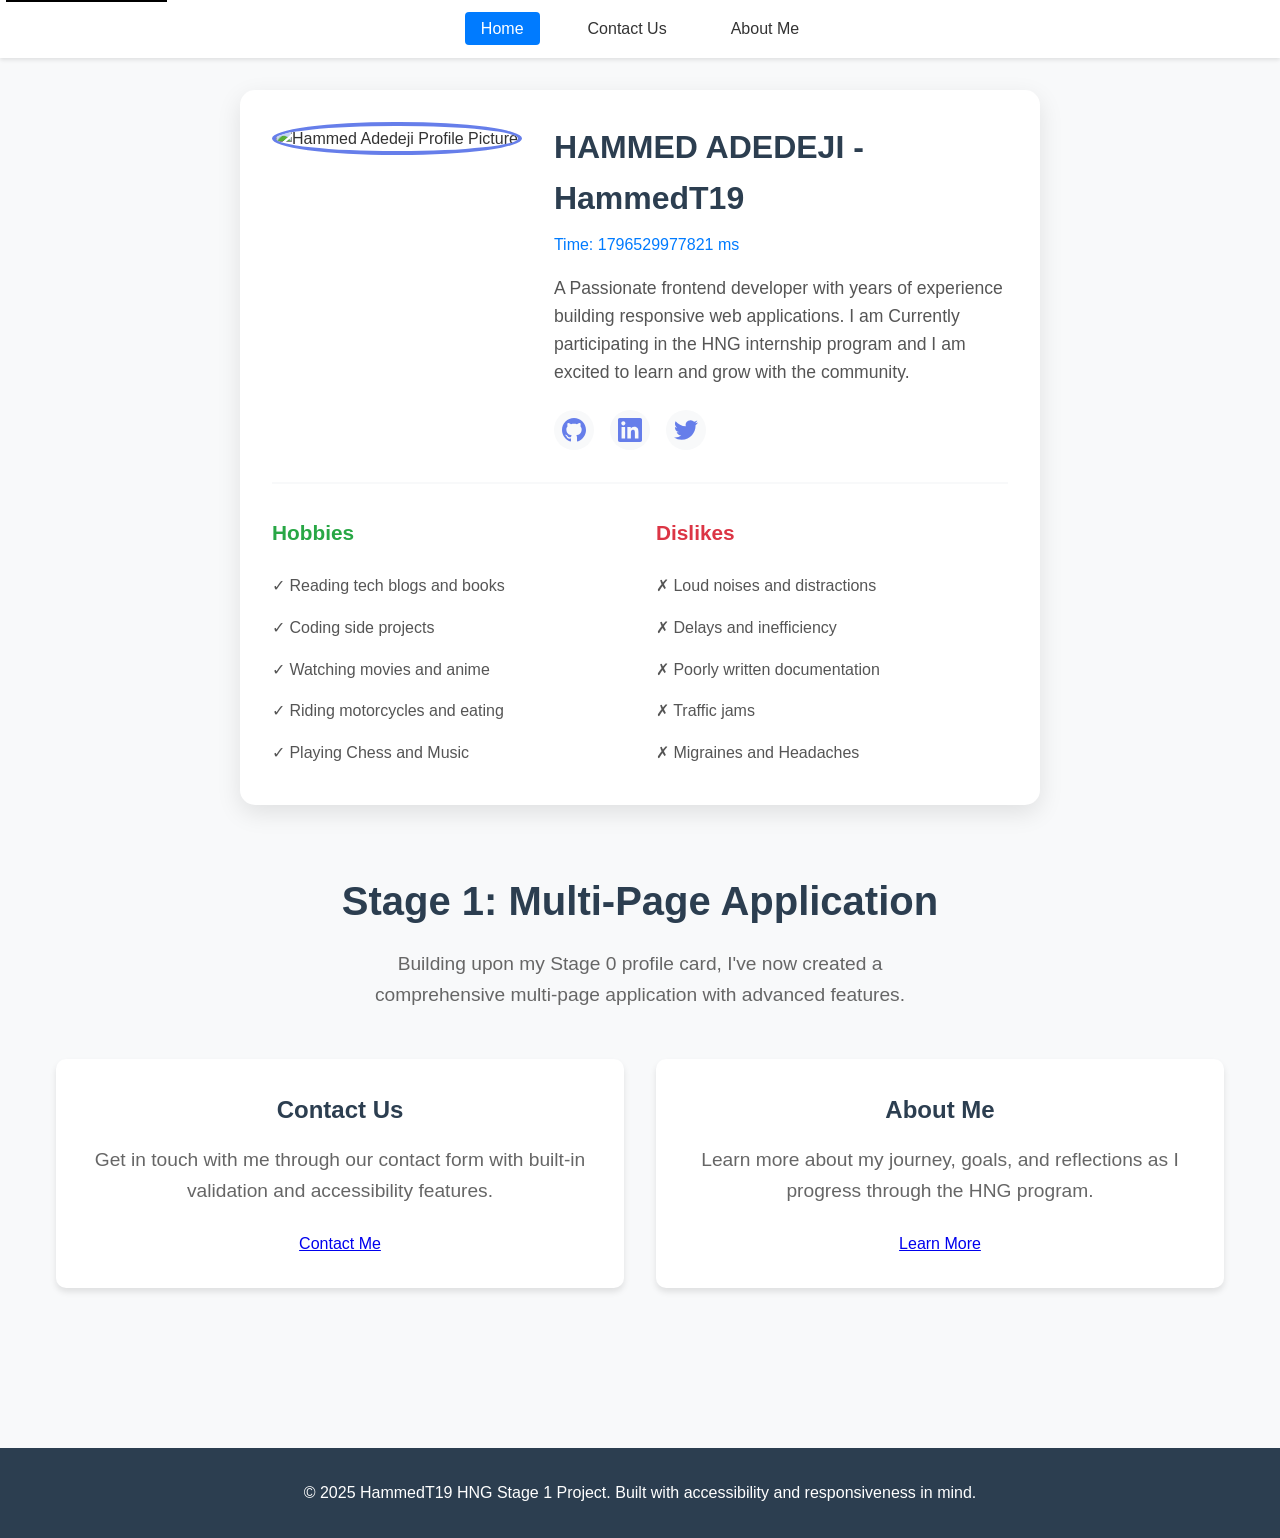
==== index.html @ ff338499 "Add files via upload" ====
<!DOCTYPE html>
<html lang="en">
<head>
    <meta charset="UTF-8">
    <meta name="viewport" content="width=device-width, initial-scale=1.0">
    <title>HNG Stage 1 - Multi-Page Application</title>
    <link rel="stylesheet" href="styles.css">
</head>
<body>
    <header>
        <nav role="navigation" aria-label="Main navigation">
            <ul>
                <li><a href="index.html" aria-current="page">Home</a></li>
                <li><a href="contact.html">Contact Us</a></li>
                <li><a href="about.html">About Me</a></li>
            </ul>
        </nav>
    </header>

    <main>
        <!-- Stage 0 Profile Card Integration -->
        <section class="profile-card">
            <div class="profile-content">
                <div class="profile-image">
                    <img src="https://i.ibb.co/ZzBQgkCL/photo-6035276414024008288-y.jpg" alt="Hammed Adedeji Profile Picture" width="200" height="200">
                </div>
                <div class="profile-info">
                    <h1>HAMMED ADEDEJI - HammedT19</h1>
                    <p class="timestamp">Time: <span id="current-time"></span> ms</p>
                    <p class="bio">A Passionate frontend developer with years of experience building responsive web applications. I am Currently participating in the HNG internship program and I am excited to learn and grow with the community.</p>
                    
                    <div class="social-links">
                        <a href="https://github.com/toothless64652" aria-label="GitHub Profile">
                            <svg width="24" height="24" viewBox="0 0 24 24" fill="currentColor">
                                <path d="M12 0c-6.626 0-12 5.373-12 12 0 5.302 3.438 9.8 8.207 11.387.599.111.793-.261.793-.577v-2.234c-3.338.726-4.033-1.416-4.033-1.416-.546-1.387-1.333-1.756-1.333-1.756-1.089-.745.083-.729.083-.729 1.205.084 1.839 1.237 1.839 1.237 1.07 1.834 2.807 1.304 3.492.997.107-.775.418-1.305.762-1.604-2.665-.305-5.467-1.334-5.467-5.931 0-1.311.469-2.381 1.236-3.221-.124-.303-.535-1.524.117-3.176 0 0 1.008-.322 3.301 1.23.957-.266 1.983-.399 3.003-.404 1.02.005 2.047.138 3.006.404 2.291-1.552 3.297-1.23 3.297-1.23.653 1.653.242 2.874.118 3.176.77.84 1.235 1.911 1.235 3.221 0 4.609-2.807 5.624-5.479 5.921.43.372.823 1.102.823 2.222v3.293c0 .319.192.694.801.576 4.765-1.589 8.199-6.086 8.199-11.386 0-6.627-5.373-12-12-12z"/>
                            </svg>
                        </a>
                        <a href="https://linkedin.com/in/hammed-adeleji" aria-label="LinkedIn Profile">
                            <svg width="24" height="24" viewBox="0 0 24 24" fill="currentColor">
                                <path d="M20.447 20.452h-3.554v-5.569c0-1.328-.027-3.037-1.852-3.037-1.853 0-2.136 1.445-2.136 2.939v5.667H9.351V9h3.414v1.561h.046c.477-.9 1.637-1.85 3.37-1.85 3.601 0 4.267 2.37 4.267 5.455v6.286zM5.337 7.433c-1.144 0-2.063-.926-2.063-2.065 0-1.138.92-2.063 2.063-2.063 1.14 0 2.064.925 2.064 2.063 0 1.139-.925 2.065-2.064 2.065zm1.782 13.019H3.555V9h3.564v11.452zM22.225 0H1.771C.792 0 0 .774 0 1.729v20.542C0 23.227.792 24 1.771 24h20.451C23.2 24 24 23.227 24 22.271V1.729C24 .774 23.2 0 22.222 0h.003z"/>
                            </svg>
                        </a>
                        <a href="https://twitter.com/toothless019" aria-label="Twitter Profile">
                            <svg width="24" height="24" viewBox="0 0 24 24" fill="currentColor">
                                <path d="M23.953 4.57a10 10 0 01-2.825.775 4.958 4.958 0 002.163-2.723c-.951.555-2.005.959-3.127 1.184a4.92 4.92 0 00-8.384 4.482C7.69 8.095 4.067 6.13 1.64 3.162a4.822 4.822 0 00-.666 2.475c0 1.71.87 3.213 2.188 4.096a4.904 4.904 0 01-2.228-.616v.06a4.923 4.923 0 003.946 4.827 4.996 4.996 0 01-2.212.085 4.936 4.936 0 004.604 3.417 9.867 9.867 0 01-6.102 2.105c-.39 0-.779-.023-1.17-.067a13.995 13.995 0 007.557 2.209c9.053 0 13.998-7.496 13.998-13.985 0-.21 0-.42-.015-.63A9.935 9.935 0 0024 4.59z"/>
                            </svg>
                        </a>
                    </div>
                </div>
            </div>
            
            <div class="hobbies-dislikes">
                <div class="hobbies">
                    <h3>Hobbies</h3>
                    <ul>
                        <li>✓ Reading tech blogs and books</li>
                        <li>✓ Coding side projects</li>
                        <li>✓ Watching movies and anime</li>
                        <li>✓ Riding motorcycles and eating</li>
                        <li>✓ Playing Chess and Music</li>
                    </ul>
                </div>
                <div class="dislikes">
                    <h3>Dislikes</h3>
                    <ul>
                        <li>✗ Loud noises and distractions</li>
                        <li>✗ Delays and inefficiency</li>
                        <li>✗ Poorly written documentation</li>
                        <li>✗ Traffic jams</li>
                        <li>✗ Migraines and Headaches</li>
                    </ul>
                </div>
            </div>
        </section>

        <!-- Stage 1 Multi-Page Features -->
        <section class="stage-progression">
            <h2>Stage 1: Multi-Page Application</h2>
            <p>Building upon my Stage 0 profile card, I've now created a comprehensive multi-page application with advanced features.</p>
            
            <div class="feature-grid">
                <div class="feature-card">
                    <h3>Contact Us</h3>
                    <p>Get in touch with me through our contact form with built-in validation and accessibility features.</p>
                    <a href="contact.html" class="cta-button">Contact Me</a>
                </div>
                <div class="feature-card">
                    <h3>About Me</h3>
                    <p>Learn more about my journey, goals, and reflections as I progress through the HNG program.</p>
                    <a href="about.html" class="cta-button">Learn More</a>
                </div>
            </div>
        </section>
    </main>

    <footer>
        <p>&copy; 2025 HammedT19 HNG Stage 1 Project. Built with accessibility and responsiveness in mind.</p>
    </footer>

    <script src="script.js"></script>
</body>
</html>
---- styles.css ----
/* Reset and Base Styles */
* {
    margin: 0;
    padding: 0;
    box-sizing: border-box;
}

html {
    font-size: 16px;
    scroll-behavior: smooth;
}

body {
    font-family: 'Segoe UI', Tahoma, Geneva, Verdana, sans-serif;
    line-height: 1.6;
    color: #333;
    background-color: #f8f9fa;
}

/* Focus styles for accessibility */
*:focus {
    outline: 2px solid #007bff;
    outline-offset: 2px;
}

/* Skip link for screen readers */
.skip-link {
    position: absolute;
    top: -40px;
    left: 6px;
    background: #000;
    color: #fff;
    padding: 8px;
    text-decoration: none;
    z-index: 1000;
}

.skip-link:focus {
    top: 6px;
}

/* Header and Navigation */
header {
    background: #fff;
    box-shadow: 0 2px 4px rgba(0,0,0,0.1);
    position: sticky;
    top: 0;
    z-index: 100;
}

nav ul {
    list-style: none;
    display: flex;
    justify-content: center;
    padding: 1rem 0;
    gap: 2rem;
}

nav a {
    text-decoration: none;
    color: #333;
    font-weight: 500;
    padding: 0.5rem 1rem;
    border-radius: 4px;
    transition: all 0.3s ease;
}

nav a:hover,
nav a:focus {
    background-color: #007bff;
    color: #fff;
}

nav a[aria-current="page"] {
    background-color: #007bff;
    color: #fff;
}

/* Main Content */
main {
    max-width: 1200px;
    margin: 0 auto;
    padding: 2rem 1rem;
}

/* Page Headers */
.page-header {
    text-align: center;
    margin-bottom: 3rem;
}

.page-header h1 {
    font-size: 2.5rem;
    color: #2c3e50;
    margin-bottom: 1rem;
}

.page-header p {
    font-size: 1.2rem;
    color: #666;
    max-width: 600px;
    margin: 0 auto;
}

/* Stage 0 Profile Card Integration */
.profile-card {
    background: #fff;
    border-radius: 15px;
    box-shadow: 0 8px 25px rgba(0,0,0,0.1);
    padding: 2rem;
    margin-bottom: 3rem;
    max-width: 800px;
    margin-left: auto;
    margin-right: auto;
}

.profile-content {
    display: flex;
    gap: 2rem;
    align-items: flex-start;
    margin-bottom: 2rem;
}

.profile-image {
    flex-shrink: 0;
}

.profile-image img {
    width: 200px;
    height: 200px;
    border-radius: 50%;
    object-fit: cover;
    border: 4px solid #667eea;
}

.profile-info {
    flex: 1;
}

.profile-info h1 {
    font-size: 2rem;
    color: #2c3e50;
    margin-bottom: 0.5rem;
}

.timestamp {
    color: #007bff;
    font-weight: 500;
    margin-bottom: 1rem;
}

.bio {
    font-size: 1.1rem;
    line-height: 1.6;
    color: #555;
    margin-bottom: 1.5rem;
}

.social-links {
    display: flex;
    gap: 1rem;
}

.social-links a {
    display: flex;
    align-items: center;
    justify-content: center;
    width: 40px;
    height: 40px;
    background: #f8f9fa;
    border-radius: 50%;
    color: #667eea;
    text-decoration: none;
    transition: all 0.3s ease;
}

.social-links a:hover {
    background: #667eea;
    color: #fff;
    transform: translateY(-2px);
}

.hobbies-dislikes {
    display: grid;
    grid-template-columns: 1fr 1fr;
    gap: 2rem;
    border-top: 2px solid #f8f9fa;
    padding-top: 2rem;
}

.hobbies h3,
.dislikes h3 {
    font-size: 1.3rem;
    margin-bottom: 1rem;
    color: #2c3e50;
}

.hobbies h3 {
    color: #28a745;
}

.dislikes h3 {
    color: #dc3545;
}

.hobbies ul,
.dislikes ul {
    list-style: none;
    padding: 0;
}

.hobbies li,
.dislikes li {
    padding: 0.5rem 0;
    color: #555;
    font-size: 1rem;
}

/* Stage Progression Section */
.stage-progression {
    text-align: center;
    margin: 4rem 0;
}

.stage-progression h2 {
    font-size: 2.5rem;
    color: #2c3e50;
    margin-bottom: 1rem;
}

.stage-progression p {
    font-size: 1.2rem;
    color: #666;
    max-width: 600px;
    margin: 0 auto 3rem auto;
}

/* Features Section */
.features {
    margin: 4rem 0;
}

.features h2 {
    text-align: center;
    font-size: 2rem;
    color: #2c3e50;
    margin-bottom: 3rem;
}

.feature-grid {
    display: grid;
    grid-template-columns: repeat(auto-fit, minmax(300px, 1fr));
    gap: 2rem;
    margin-top: 2rem;
}

.feature-card {
    background: #fff;
    padding: 2rem;
    border-radius: 10px;
    box-shadow: 0 4px 6px rgba(0,0,0,0.1);
    text-align: center;
    transition: transform 0.3s ease, box-shadow 0.3s ease;
}

.feature-card:hover {
    transform: translateY(-5px);
    box-shadow: 0 8px 15px rgba(0,0,0,0.15);
}

.feature-card h3 {
    font-size: 1.5rem;
    color: #2c3e50;
    margin-bottom: 1rem;
}

.feature-card p {
    color: #666;
    margin-bottom: 1.5rem;
}

/* Contact Form */
.contact-form-section {
    max-width: 600px;
    margin: 0 auto;
    background: #fff;
    padding: 2rem;
    border-radius: 10px;
    box-shadow: 0 4px 6px rgba(0,0,0,0.1);
}

.form-group {
    margin-bottom: 1.5rem;
}

label {
    display: block;
    margin-bottom: 0.5rem;
    font-weight: 500;
    color: #333;
}

label.required::after {
    content: " *";
    color: #dc3545;
}

input,
textarea {
    width: 100%;
    padding: 0.75rem;
    border: 2px solid #e9ecef;
    border-radius: 4px;
    font-size: 1rem;
    transition: border-color 0.3s ease;
}

input:focus,
textarea:focus {
    border-color: #007bff;
    /* box-shadow: 0 0 0 3px rgba(0,123,255,0.25); */
}

input:invalid,
textarea:invalid {
    border-color: transparent;
    border-bottom-color: black;
    border-bottom-left-radius: 10px;
    border-bottom-right-radius: 10px;
}

textarea {
    resize: vertical;
    min-height: 120px;
}

.submit-button {
    background: #007bff;
    color: #fff;
    border: none;
    padding: 0.75rem 2rem;
    font-size: 1rem;
    border-radius: 4px;
    cursor: pointer;
    transition: background-color 0.3s ease;
    width: 100%;
}

.submit-button:hover,
.submit-button:focus {
    background: #0056b3;
}

.submit-button:disabled {
    background: #6c757d;
    cursor: not-allowed;
}

/* Error and Success Messages */
.error-message {
    color: #dc3545;
    font-size: 0.875rem;
    margin-top: 0.5rem;
    display: none;
}

.error-message.show {
    display: block;
}

.success-message {
    background: #d4edda;
    color: #155724;
    padding: 1rem;
    border-radius: 4px;
    border: 1px solid #c3e6cb;
    margin-top: 1rem;
}

.success-message h3 {
    margin-bottom: 0.5rem;
}

/* About Page Sections */
.about-section {
    background: #fff;
    padding: 2rem;
    margin-bottom: 2rem;
    border-radius: 10px;
    box-shadow: 0 2px 4px rgba(0,0,0,0.1);
}

.about-section h2 {
    color: #2c3e50;
    font-size: 1.8rem;
    margin-bottom: 1.5rem;
    border-bottom: 2px solid #007bff;
    padding-bottom: 0.5rem;
}

.about-section p {
    margin-bottom: 1rem;
    color: #555;
}

.about-section ul {
    margin-left: 1.5rem;
    margin-bottom: 1rem;
}

.about-section li {
    margin-bottom: 0.5rem;
    color: #555;
}

.future-note {
    background: #f8f9fa;
    padding: 1.5rem;
    border-radius: 8px;
    border-left: 4px solid #007bff;
    font-style: italic;
}

.future-note p {
    margin-bottom: 1rem;
}

.future-note ul {
    margin-left: 1rem;
}

.future-note em {
    color: #666;
}

/* Footer */
footer {
    background: #2c3e50;
    color: #fff;
    text-align: center;
    padding: 2rem 0;
    margin-top: 4rem;
}

/* Responsive Design */
@media (max-width: 768px) {
    html {
        font-size: 14px;
    }
    
    nav ul {
        flex-direction: column;
        gap: 0.5rem;
        padding: 0.5rem;
    }
    
    nav a {
        display: block;
        text-align: center;
    }
    
    .page-header h1 {
        font-size: 2rem;
    }
    
    .page-header p {
        font-size: 1rem;
    }
    
    main {
        padding: 1rem 0.5rem;
    }
    
    .feature-grid {
        grid-template-columns: 1fr;
        gap: 1rem;
    }
    
    .contact-form-section,
    .about-section {
        padding: 1.5rem;
        margin-bottom: 1rem;
    }
    
    /* Profile card responsive */
    .profile-content {
        flex-direction: column;
        text-align: center;
        gap: 1.5rem;
    }
    
    .profile-image img {
        width: 150px;
        height: 150px;
    }
    
    .profile-info h1 {
        font-size: 1.5rem;
    }
    
    .hobbies-dislikes {
        grid-template-columns: 1fr;
        gap: 1.5rem;
    }
    
    .stage-progression h2 {
        font-size: 2rem;
    }
}

@media (max-width: 480px) {
    .hero h1 {
        font-size: 1.8rem;
    }
    
    .page-header h1 {
        font-size: 1.8rem;
    }
    
    .contact-form-section,
    .about-section {
        padding: 1rem;
    }
    
    input,
    textarea {
        padding: 0.5rem;
    }
    
    .submit-button {
        padding: 0.5rem 1rem;
    }
}

/* Print Styles */
@media print {
    header,
    footer {
        display: none;
    }
    
    main {
        max-width: none;
        padding: 0;
    }
    
    .hero {
        background: none;
        color: #000;
        margin: 0;
        padding: 0;
    }
    
    .feature-card,
    .contact-form-section,
    .about-section {
        box-shadow: none;
        border: 1px solid #ccc;
    }
}

/* High Contrast Mode Support */
@media (prefers-contrast: high) {
    *:focus {
        outline: 3px solid #000;
    }
    
    .error-message {
        font-weight: bold;
    }
}

/* Reduced Motion Support */
@media (prefers-reduced-motion: reduce) {
    * {
        animation-duration: 0.01ms !important;
        animation-iteration-count: 1 !important;
        transition-duration: 0.01ms !important;
    }
    
    html {
        scroll-behavior: auto;
    }
}
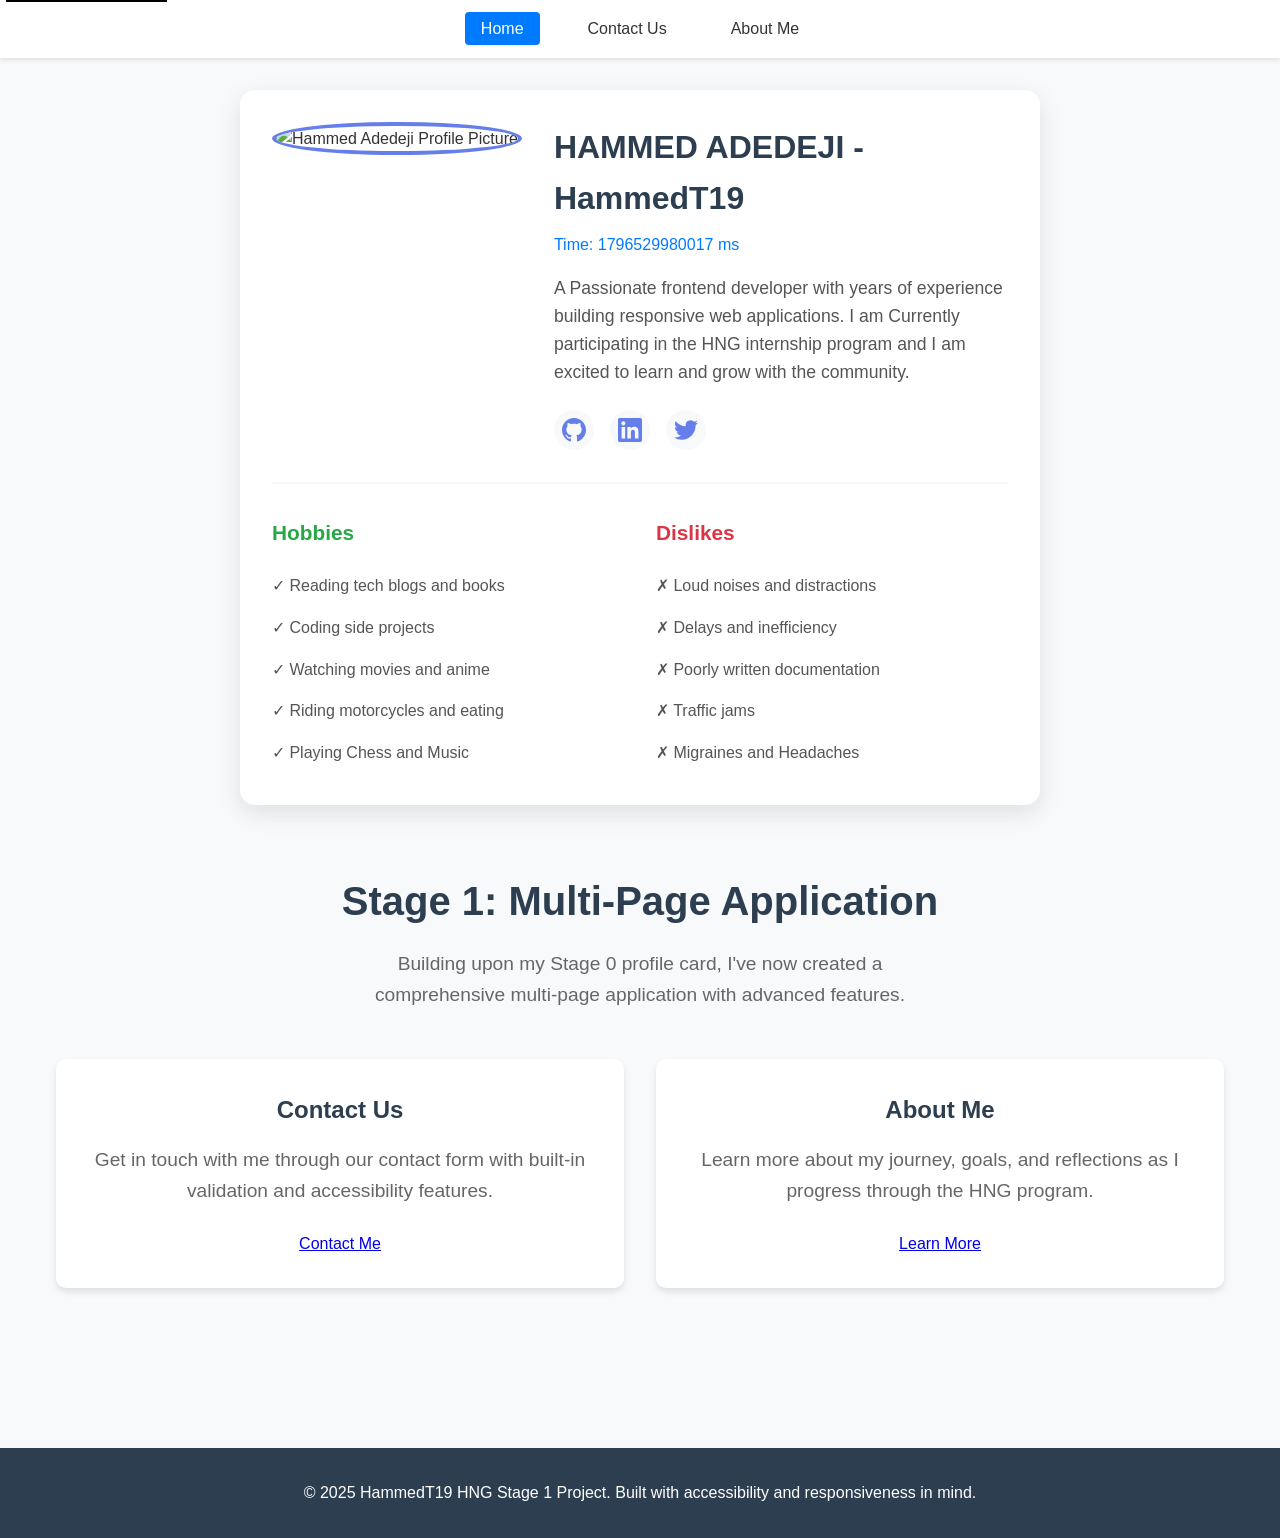
==== commit cb181e93: "Add files via upload" ====
--- a/index.html
+++ b/index.html
@@ -9,7 +9,12 @@
 <body>
     <header>
         <nav role="navigation" aria-label="Main navigation">
-            <ul>
+            <button class="menu-toggle" aria-label="Toggle navigation menu" aria-expanded="false">
+                <span class="hamburger-line"></span>
+                <span class="hamburger-line"></span>
+                <span class="hamburger-line"></span>
+            </button>
+            <ul class="nav-menu">
                 <li><a href="index.html" aria-current="page">Home</a></li>
                 <li><a href="contact.html">Contact Us</a></li>
                 <li><a href="about.html">About Me</a></li>
--- a/styles.css
+++ b/styles.css
@@ -48,12 +48,21 @@
     z-index: 100;
 }
 
-nav ul {
+nav {
+    position: relative;
+    display: flex;
+    justify-content: center;
+    align-items: center;
+    padding: 1rem 0;
+}
+
+.nav-menu {
     list-style: none;
     display: flex;
     justify-content: center;
-    padding: 1rem 0;
     gap: 2rem;
+    margin: 0;
+    padding: 0;
 }
 
 nav a {
@@ -74,6 +83,42 @@
 nav a[aria-current="page"] {
     background-color: #007bff;
     color: #fff;
+}
+
+/* Hamburger Menu */
+.menu-toggle {
+    display: none;
+    flex-direction: column;
+    background: none;
+    border: none;
+    cursor: pointer;
+    padding: 0.5rem;
+    position: absolute;
+    right: 1rem;
+    top: 50%;
+    transform: translateY(-50%);
+    z-index: 101;
+}
+
+.hamburger-line {
+    width: 25px;
+    height: 3px;
+    background-color: #333;
+    margin: 3px 0;
+    transition: 0.3s;
+    border-radius: 2px;
+}
+
+.menu-toggle[aria-expanded="true"] .hamburger-line:nth-child(1) {
+    transform: rotate(-45deg) translate(-5px, 6px);
+}
+
+.menu-toggle[aria-expanded="true"] .hamburger-line:nth-child(2) {
+    opacity: 0;
+}
+
+.menu-toggle[aria-expanded="true"] .hamburger-line:nth-child(3) {
+    transform: rotate(45deg) translate(-5px, -6px);
 }
 
 /* Main Content */
@@ -448,14 +493,34 @@
         font-size: 14px;
     }
     
-    nav ul {
+    /* Hamburger Menu */
+    .menu-toggle {
+        display: flex;
+    }
+    
+    .nav-menu {
+        position: fixed;
+        top: 0;
+        right: -100%;
+        width: 100%;
+        height: 100vh;
+        background: #fff;
         flex-direction: column;
-        gap: 0.5rem;
-        padding: 0.5rem;
+        justify-content: center;
+        align-items: center;
+        gap: 2rem;
+        transition: right 0.3s ease;
+        box-shadow: -5px 0 15px rgba(0,0,0,0.1);
+    }
+    
+    .nav-menu.active {
+        right: 0;
     }
     
     nav a {
-        display: block;
+        font-size: 1.2rem;
+        padding: 1rem 2rem;
+        width: 200px;
         text-align: center;
     }
     
@@ -480,6 +545,19 @@
     .about-section {
         padding: 1.5rem;
         margin-bottom: 1rem;
+        text-align: center;
+    }
+    
+    .about-section h2,
+    .about-section h3,
+    .about-section p,
+    .about-section li {
+        text-align: center;
+    }
+    
+    .about-section ul {
+        text-align: left;
+        display: inline-block;
     }
     
     /* Profile card responsive */
@@ -487,24 +565,95 @@
         flex-direction: column;
         text-align: center;
         gap: 1.5rem;
+        align-items: center;
+    }
+    
+    .profile-image {
+        display: flex;
+        justify-content: center;
+        align-items: center;
+        width: 100%;
     }
     
     .profile-image img {
         width: 150px;
         height: 150px;
+        margin: 0 auto;
     }
     
     .profile-info h1 {
         font-size: 1.5rem;
+        text-align: center;
+    }
+    
+    .social-links {
+        justify-content: center;
     }
     
     .hobbies-dislikes {
         grid-template-columns: 1fr;
         gap: 1.5rem;
+        text-align: center;
     }
     
     .stage-progression h2 {
         font-size: 2rem;
+    }
+}
+
+/* Tablet specific styles */
+@media (max-width: 1024px) and (min-width: 769px) {
+    .menu-toggle {
+        display: flex;
+    }
+    
+    .nav-menu {
+        position: fixed;
+        top: 0;
+        right: -100%;
+        width: 300px;
+        height: 100vh;
+        background: #fff;
+        flex-direction: column;
+        justify-content: center;
+        align-items: center;
+        gap: 2rem;
+        transition: right 0.3s ease;
+        box-shadow: -5px 0 15px rgba(0,0,0,0.1);
+    }
+    
+    .nav-menu.active {
+        right: 0;
+    }
+    
+    nav a {
+        font-size: 1.1rem;
+        padding: 1rem 2rem;
+        width: 200px;
+        text-align: center;
+    }
+    
+    /* Center profile image on tablet */
+    .profile-content {
+        flex-direction: column;
+        text-align: center;
+        gap: 1.5rem;
+        align-items: center;
+    }
+    
+    .profile-image {
+        display: flex;
+        justify-content: center;
+        align-items: center;
+        width: 100%;
+    }
+    
+    .profile-image img {
+        margin: 0 auto;
+    }
+    
+    .social-links {
+        justify-content: center;
     }
 }
 
